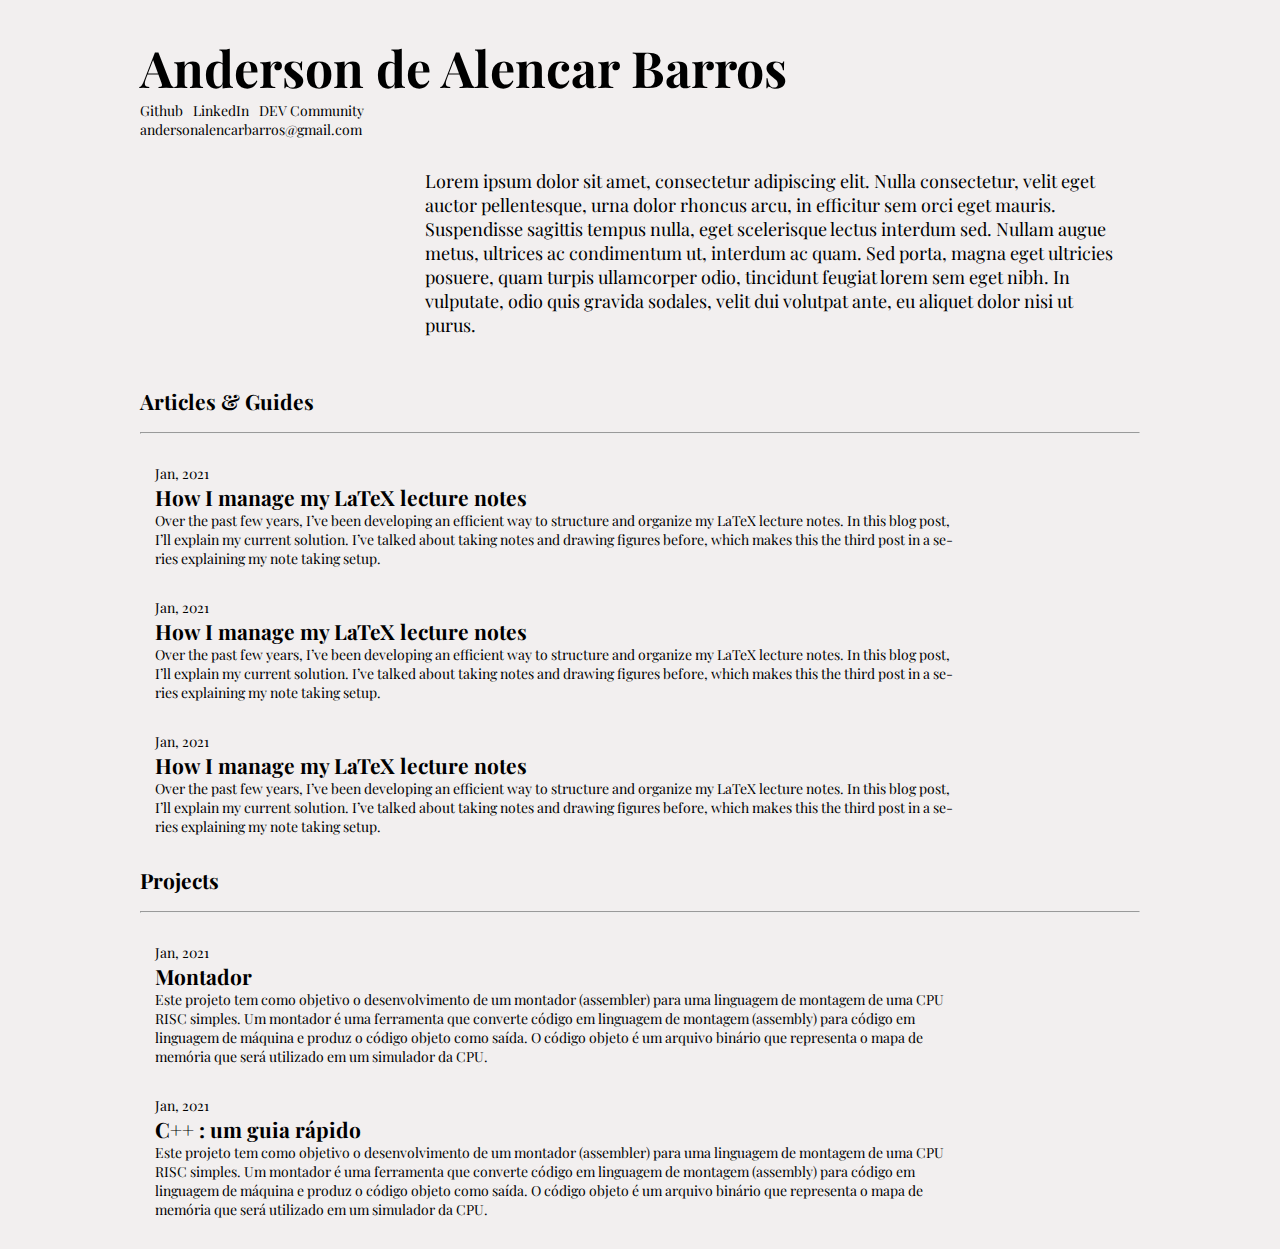
==== index.html @ 788960cf "Initial commit" ====
<!DOCTYPE html>
<html lang="en">
<head>
    <meta charset="UTF-8">
    <meta name="viewport" content="width=device-width, initial-scale=1.0">
    <title>Anderson Alencar</title>

    <link rel="stylesheet" href="style.css">

    <link rel="preconnect" href="https://fonts.gstatic.com">
    <link href="https://fonts.googleapis.com/css2?family=Noto+Sans+JP:wght@100&family=Open+Sans:wght@300&display=swap" rel="stylesheet">

    <link rel="preconnect" href="https://fonts.gstatic.com">
    <link href="https://fonts.googleapis.com/css2?family=Bodoni+Moda&display=swap" rel="stylesheet">

    <link rel="preconnect" href="https://fonts.gstatic.com">
    <link href="https://fonts.googleapis.com/css2?family=Playfair+Display&display=swap" rel="stylesheet">
</head>
<body>
    <main class="container">
        <section>
            <h1>Anderson de Alencar Barros</h1> 
            <div class="contact-div">
                <nav>
                    <a class="contact" href="https://github.com/AndersonAlencarBarros" target="_blank">Github</a>
                    <a class="contact" href="https://www.linkedin.com/in/andersonalencarbarros/" target="_blank">LinkedIn</a>
                    <a class="contact" href="https://dev.to/andersonalencarbarros" target="_blank">DEV Community</a>
                </nav>
                
                <span>andersonalencarbarros@gmail.com</span>
            </div>
           
            <div class="about-me">
                <p>
                    Lorem ipsum dolor sit amet, consectetur adipiscing elit. Nulla consectetur, velit eget auctor pellentesque, urna dolor rhoncus arcu, in efficitur sem orci eget mauris. Suspendisse sagittis tempus nulla, eget scelerisque lectus interdum sed. Nullam augue metus, ultrices ac condimentum ut, interdum ac quam. Sed porta, magna eget ultricies posuere, quam turpis ullamcorper odio, tincidunt feugiat lorem sem eget nibh. In vulputate, odio quis gravida sodales, velit dui volutpat ante, eu aliquet dolor nisi ut purus.  
                </p> 
            </div>  
        </section>
           
        <section>
            <h2>Articles &amp; Guides</h2> 
            <hr/>   
            
            <div class="blog-container">
                <div class="blog-link">
                    <a href="https://castel.dev/post/lecture-notes-3/" target="_blank">
                        <time datetime="2021-01">Jan, 2021</time>
                        <h2>How I manage my LaTeX lecture notes</h2>
                        
                        <p>
                            Over the past few years, I’ve been de­vel­op­ing an ef­fi­cient way to struc­ture and or­ga­nize my LaTeX lec­ture notes. In this blog post, I’ll ex­plain my cur­rent so­lu­tion. I’ve talked about tak­ing notes and draw­ing fig­ures be­fore, which makes this the third post in a se­ries ex­plain­ing my note tak­ing setup.
                        </p>
                    </a>  
                </div>
                <div class="blog-link">
                    <a href="#!">
                        <time datetime="2021-01">Jan, 2021</time>
                        <h2>How I manage my LaTeX lecture notes</h2>
                        
                        <p>
                            Over the past few years, I’ve been de­vel­op­ing an ef­fi­cient way to struc­ture and or­ga­nize my LaTeX lec­ture notes. In this blog post, I’ll ex­plain my cur­rent so­lu­tion. I’ve talked about tak­ing notes and draw­ing fig­ures be­fore, which makes this the third post in a se­ries ex­plain­ing my note tak­ing setup.
                        </p>
                    </a>  
                </div>
                <div class="blog-link">
                    <a href="#!">
                        <time datetime="2021-01">Jan, 2021</time>
                        <h2>How I manage my LaTeX lecture notes</h2>
                        
                        <p>
                            Over the past few years, I’ve been de­vel­op­ing an ef­fi­cient way to struc­ture and or­ga­nize my LaTeX lec­ture notes. In this blog post, I’ll ex­plain my cur­rent so­lu­tion. I’ve talked about tak­ing notes and draw­ing fig­ures be­fore, which makes this the third post in a se­ries ex­plain­ing my note tak­ing setup.
                        </p>
                    </a>  
                </div> 
            </div> 
        </section>
           
        <section>
            <h2>Projects</h2> 
            <hr/>   
            
            <div class="blog-link">
                <a href="https://github.com/AndersonAlencarBarros/Montador" target="_blank">
                    <time datetime="2021-01">Jan, 2021</time>
                    <h2>Montador</h2> 
                    
                    <p>
                        Este projeto tem como objetivo o desenvolvimento de um montador (assembler) para uma linguagem de montagem de uma CPU RISC simples. Um montador é uma ferramenta que converte código em linguagem de montagem (assembly) para código em linguagem de máquina e produz o código objeto como saída. O código objeto é um arquivo binário que representa o mapa de memória que será utilizado em um simulador da CPU.
                    </p>
                </a>  
            </div>
            <div class="blog-link">
                <a href="blog/cplusplus.html" target="_blank">
                    <time datetime="2021-01">Jan, 2021</time>
                    <h2>C++ : um guia rápido</h2> 
                    
                    <p>
                        Este projeto tem como objetivo o desenvolvimento de um montador (assembler) para uma linguagem de montagem de uma CPU RISC simples. Um montador é uma ferramenta que converte código em linguagem de montagem (assembly) para código em linguagem de máquina e produz o código objeto como saída. O código objeto é um arquivo binário que representa o mapa de memória que será utilizado em um simulador da CPU.
                    </p>
                </a>  
            </div>

        </section>
    </main>
    <script src="app.js"></script>
</body>
</html>
---- style.css ----
html {
  /* font-family: 'Open Sans', sans-serif; */
  /* font-family: 'Noto Sans JP', sans-serif; */
  font-family: 'Playfair Display', serif;
  font-size: 14px;
}

body {
  background-color: #F2EFEF; 
}

h1 {
  font-size: 50px;
  margin-bottom: 0%;
}

nav {
    display: flex;
    align-items: center; 
}

.contact-div {
  margin-top: 0%;
  align-items: left;
}

.container {
  max-width: 1000px;
  padding: 0 15px;
  margin-left: auto;
  margin-right: auto;
}

.small-container {
  max-width: 800px;
  padding: 0 15px;
  margin-left: auto;
  margin-right: auto;
  font-size: 1.5rem;
}

.about-me {
  font-size: 18px;
  max-width: 700px;
  padding: 0 15px;
  margin-top: 30px;
  margin-bottom: 50px;
  margin-left: auto;
  margin-right: 0;  
}

img.responsive-image {
  max-width: 100%;
  height: auto;
}

a {
  color: #000;
  text-decoration: none;
}

.contact { 
  margin-right: 10px;
}

.contact:hover {
  font-weight: 600;
}

.blog-link {
  margin-top: 30px;
  margin-bottom: 30px;
  max-width: 800px;
  padding: 0 15px;
}

.blog-link p  {
  margin: 0%;
}

.blog-link h2  {
  margin: 0%;
}
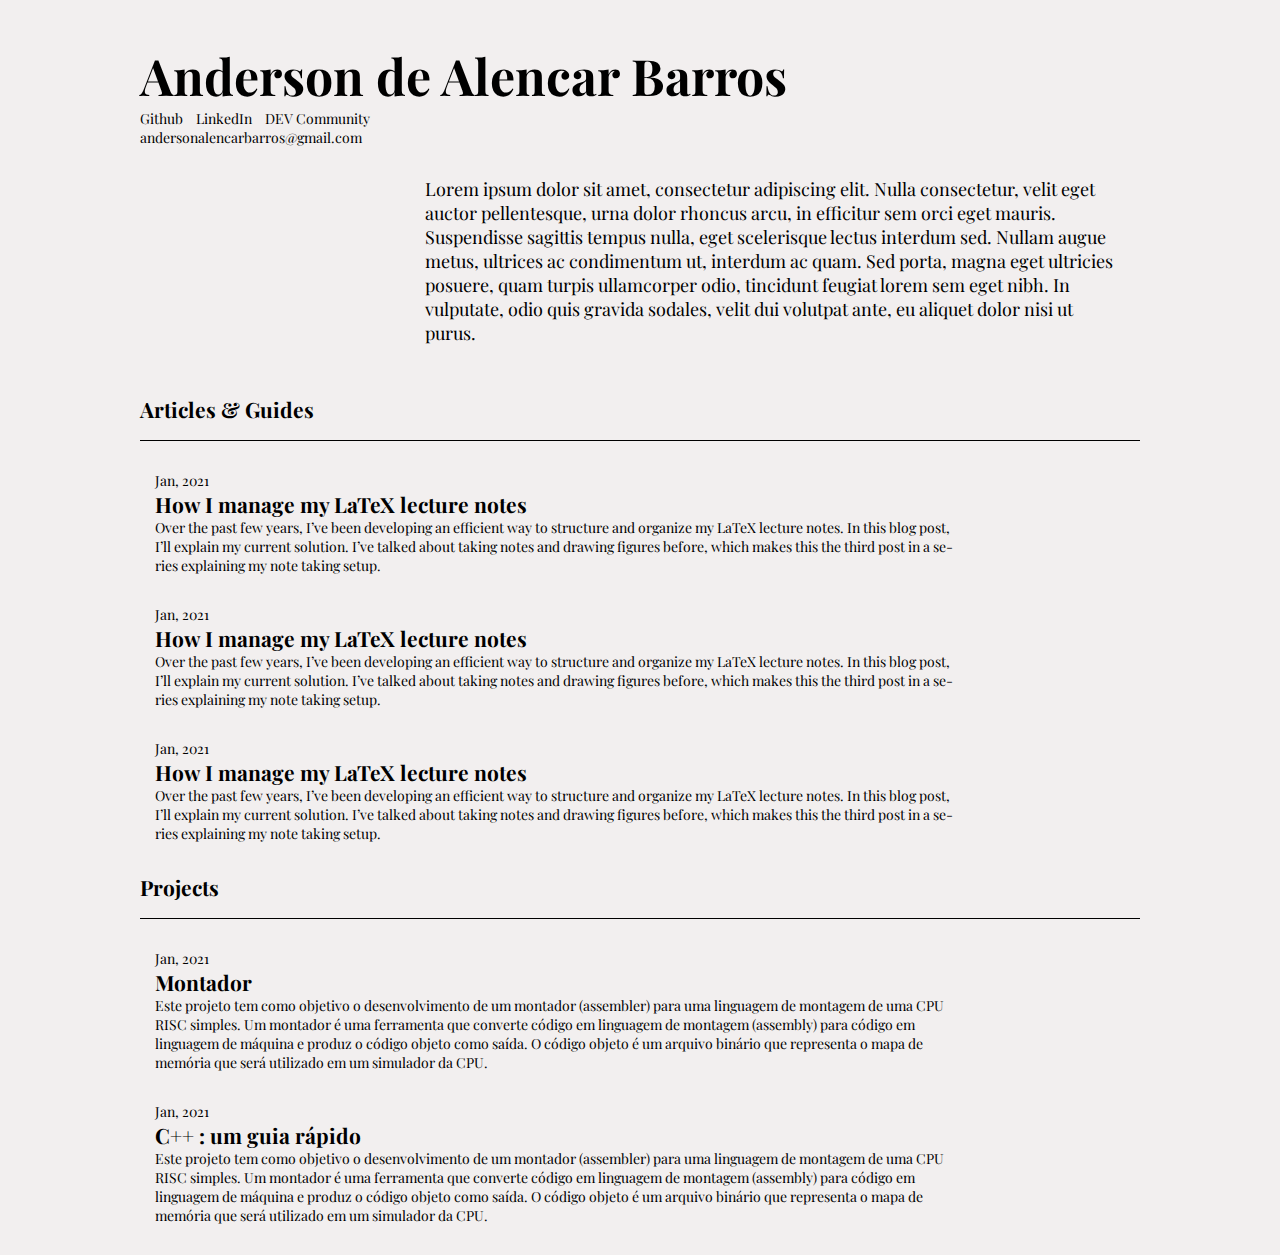
==== commit ee158d42: "Css refined" ====
--- a/index.html
+++ b/index.html
@@ -8,28 +8,30 @@
     <link rel="stylesheet" href="style.css">
 
     <link rel="preconnect" href="https://fonts.gstatic.com">
-    <link href="https://fonts.googleapis.com/css2?family=Noto+Sans+JP:wght@100&family=Open+Sans:wght@300&display=swap" rel="stylesheet">
+    <link href="https://fonts.googleapis.com/css2?family=Noto+Sans+JP:wght@100&family=Open+Sans:wght@300&display=swap" rel="stylesheet"> 
 
-    <link rel="preconnect" href="https://fonts.gstatic.com">
-    <link href="https://fonts.googleapis.com/css2?family=Bodoni+Moda&display=swap" rel="stylesheet">
-
-    <link rel="preconnect" href="https://fonts.gstatic.com">
     <link href="https://fonts.googleapis.com/css2?family=Playfair+Display&display=swap" rel="stylesheet">
 </head>
 <body>
-    <main class="container">
+    <main>
         <section>
-            <h1>Anderson de Alencar Barros</h1> 
-            <div class="contact-div">
-                <nav>
+            <header>
+                <h1>Anderson de Alencar Barros</h1> 
+                <!-- <div>
+                    <a class="contact" href="#!">About me</a>
+                    <a class="contact" href="#!">Articles &amp; Guides</a>
+                    <a class="contact" href="#!">Projects</a>
+                </div> -->
+            </header>
+            <address>
+                <div>
                     <a class="contact" href="https://github.com/AndersonAlencarBarros" target="_blank">Github</a>
                     <a class="contact" href="https://www.linkedin.com/in/andersonalencarbarros/" target="_blank">LinkedIn</a>
                     <a class="contact" href="https://dev.to/andersonalencarbarros" target="_blank">DEV Community</a>
-                </nav>
+                </div>
                 
                 <span>andersonalencarbarros@gmail.com</span>
-            </div>
-           
+            </address>
             <div class="about-me">
                 <p>
                     Lorem ipsum dolor sit amet, consectetur adipiscing elit. Nulla consectetur, velit eget auctor pellentesque, urna dolor rhoncus arcu, in efficitur sem orci eget mauris. Suspendisse sagittis tempus nulla, eget scelerisque lectus interdum sed. Nullam augue metus, ultrices ac condimentum ut, interdum ac quam. Sed porta, magna eget ultricies posuere, quam turpis ullamcorper odio, tincidunt feugiat lorem sem eget nibh. In vulputate, odio quis gravida sodales, velit dui volutpat ante, eu aliquet dolor nisi ut purus.  
@@ -38,11 +40,10 @@
         </section>
            
         <section>
-            <h2>Articles &amp; Guides</h2> 
-            <hr/>   
-            
-            <div class="blog-container">
-                <div class="blog-link">
+            <h2>Articles &amp; Guides</h2>  
+            <span class="line"></span>
+ 
+                <div class="link-div">
                     <a href="https://castel.dev/post/lecture-notes-3/" target="_blank">
                         <time datetime="2021-01">Jan, 2021</time>
                         <h2>How I manage my LaTeX lecture notes</h2>
@@ -52,7 +53,7 @@
                         </p>
                     </a>  
                 </div>
-                <div class="blog-link">
+                <div class="link-div">
                     <a href="#!">
                         <time datetime="2021-01">Jan, 2021</time>
                         <h2>How I manage my LaTeX lecture notes</h2>
@@ -62,7 +63,7 @@
                         </p>
                     </a>  
                 </div>
-                <div class="blog-link">
+                <div class="link-div">
                     <a href="#!">
                         <time datetime="2021-01">Jan, 2021</time>
                         <h2>How I manage my LaTeX lecture notes</h2>
@@ -71,15 +72,14 @@
                             Over the past few years, I’ve been de­vel­op­ing an ef­fi­cient way to struc­ture and or­ga­nize my LaTeX lec­ture notes. In this blog post, I’ll ex­plain my cur­rent so­lu­tion. I’ve talked about tak­ing notes and draw­ing fig­ures be­fore, which makes this the third post in a se­ries ex­plain­ing my note tak­ing setup.
                         </p>
                     </a>  
-                </div> 
-            </div> 
+                </div>  
         </section>
            
         <section>
-            <h2>Projects</h2> 
-            <hr/>   
-            
-            <div class="blog-link">
+            <h2>Projects</h2>  
+            <span class="line"></span>
+
+            <div class="link-div">
                 <a href="https://github.com/AndersonAlencarBarros/Montador" target="_blank">
                     <time datetime="2021-01">Jan, 2021</time>
                     <h2>Montador</h2> 
@@ -89,7 +89,7 @@
                     </p>
                 </a>  
             </div>
-            <div class="blog-link">
+            <div class="link-div">
                 <a href="blog/cplusplus.html" target="_blank">
                     <time datetime="2021-01">Jan, 2021</time>
                     <h2>C++ : um guia rápido</h2> 
@@ -99,9 +99,9 @@
                     </p>
                 </a>  
             </div>
-
         </section>
     </main>
+    
     <script src="app.js"></script>
 </body>
 </html>--- a/style.css
+++ b/style.css
@@ -1,30 +1,28 @@
 html {
-  /* font-family: 'Open Sans', sans-serif; */
-  /* font-family: 'Noto Sans JP', sans-serif; */
+  /* font-family: 'Open Sans', sans-serif; */ 
   font-family: 'Playfair Display', serif;
   font-size: 14px;
-}
-
-body {
   background-color: #F2EFEF; 
 }
 
-h1 {
+header h1 {
   font-size: 50px;
   margin-bottom: 0%;
 }
 
-nav {
-    display: flex;
-    align-items: center; 
+header {
+  display: flex;
+  align-items: center;
+  justify-content: space-between;
 }
 
-.contact-div {
+address {
   margin-top: 0%;
   align-items: left;
+  font-style: normal;
 }
-
-.container {
+ 
+main {
   max-width: 1000px;
   padding: 0 15px;
   margin-left: auto;
@@ -49,11 +47,6 @@
   margin-right: 0;  
 }
 
-img.responsive-image {
-  max-width: 100%;
-  height: auto;
-}
-
 a {
   color: #000;
   text-decoration: none;
@@ -67,21 +60,27 @@
   font-weight: 600;
 }
 
-.blog-link {
+.link-div {
   margin-top: 30px;
   margin-bottom: 30px;
   max-width: 800px;
   padding: 0 15px;
 }
 
-.blog-link p  {
+.link-div p  {
   margin: 0%;
 }
 
-.blog-link h2  {
+.link-div h2  {
   margin: 0%;
 }
 
+.line {
+  border-bottom: 1px solid black;
+  display: block;
+}
 
-
- +img.responsive-image {
+  max-width: 100%;
+  height: auto;
+}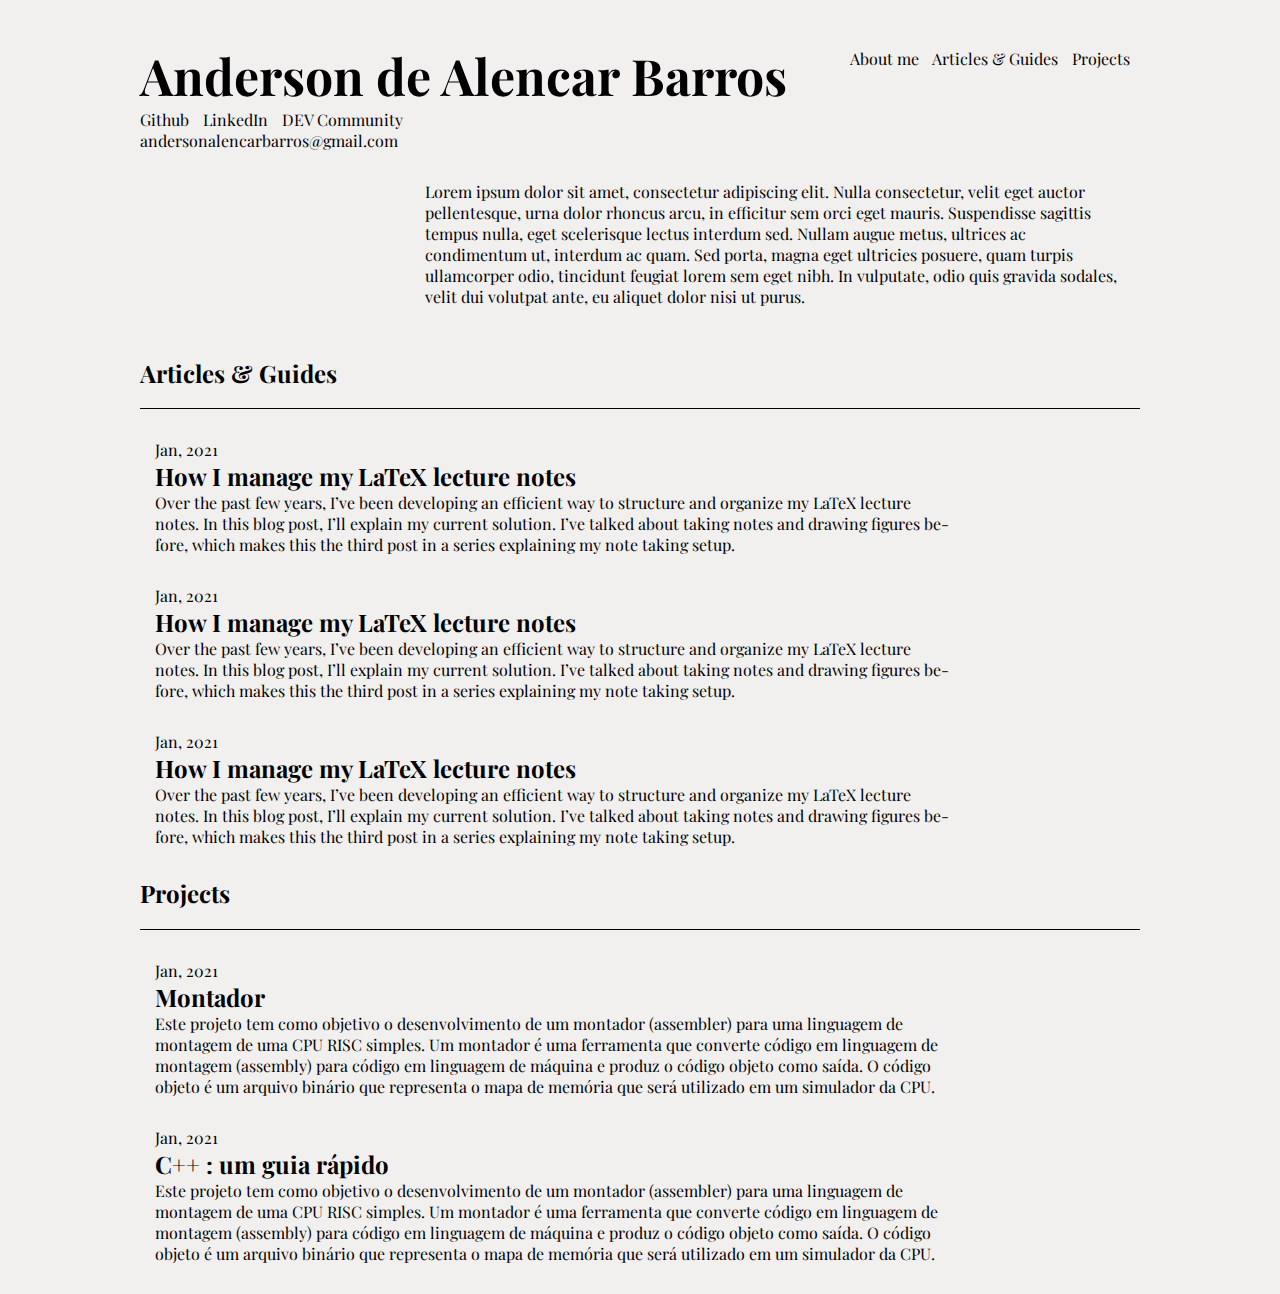
==== commit 6cc53cb6: "CSS Responsive Added" ====
--- a/index.html
+++ b/index.html
@@ -3,9 +3,10 @@
 <head>
     <meta charset="UTF-8">
     <meta name="viewport" content="width=device-width, initial-scale=1.0">
-    <title>Anderson Alencar</title>
+    <title>Anderson de Alencar</title>
 
-    <link rel="stylesheet" href="style.css">
+    <!-- <link rel="stylesheet" href="https://andersonalencarbarros.github.io/alencarbarros.github.io/style.css"> -->
+    <link rel="stylesheet" href="/style.css">
 
     <link rel="preconnect" href="https://fonts.gstatic.com">
     <link href="https://fonts.googleapis.com/css2?family=Noto+Sans+JP:wght@100&family=Open+Sans:wght@300&display=swap" rel="stylesheet"> 
@@ -15,13 +16,13 @@
 <body>
     <main>
         <section>
-            <header>
+            <header class="header-div">
                 <h1>Anderson de Alencar Barros</h1> 
-                <!-- <div>
+                <div>
                     <a class="contact" href="#!">About me</a>
                     <a class="contact" href="#!">Articles &amp; Guides</a>
                     <a class="contact" href="#!">Projects</a>
-                </div> -->
+                </div>
             </header>
             <address>
                 <div>
--- a/style.css
+++ b/style.css
@@ -1,16 +1,16 @@
 html {
   /* font-family: 'Open Sans', sans-serif; */ 
   font-family: 'Playfair Display', serif;
-  font-size: 14px;
+  font-size: 16px;
   background-color: #F2EFEF; 
 }
 
-header h1 {
+h1 {
   font-size: 50px;
   margin-bottom: 0%;
 }
 
-header {
+.header-div {
   display: flex;
   align-items: center;
   justify-content: space-between;
@@ -34,11 +34,10 @@
   padding: 0 15px;
   margin-left: auto;
   margin-right: auto;
-  font-size: 1.5rem;
+  font-size: 1.3rem;
 }
 
-.about-me {
-  font-size: 18px;
+.about-me { 
   max-width: 700px;
   padding: 0 15px;
   margin-top: 30px;
@@ -83,4 +82,26 @@
 img.responsive-image {
   max-width: 100%;
   height: auto;
+}
+
+@media screen and (max-width: 850px) {
+  html {
+    font-size: 14px;
+  }
+
+  h1 {
+    font-size: 40px;
+  }
+  
+  .header-div { 
+    display: block;
+    margin: 10px;
+  }
+
+  address { 
+    display: block;
+    margin: 10px;
+    align-items: left;
+    font-style: normal;
+  } 
 }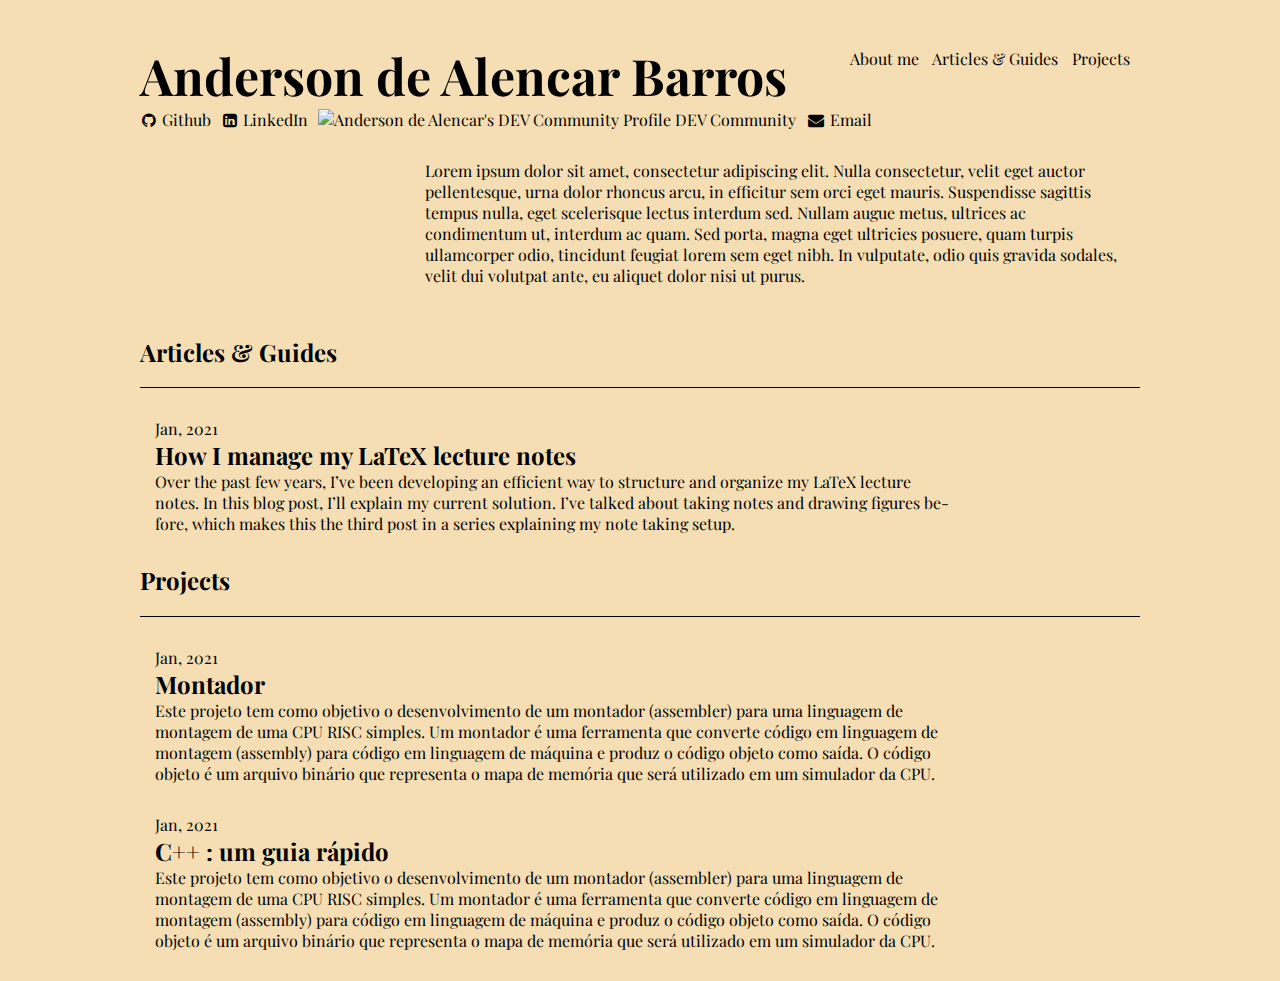
==== commit 4266289e: "CSS background color fixed and icons added" ====
--- a/index.html
+++ b/index.html
@@ -4,14 +4,15 @@
     <meta charset="UTF-8">
     <meta name="viewport" content="width=device-width, initial-scale=1.0">
     <title>Anderson de Alencar</title>
-
-    <!-- <link rel="stylesheet" href="https://andersonalencarbarros.github.io/alencarbarros.github.io/style.css"> -->
-    <link rel="stylesheet" href="/style.css">
+ 
+    <link rel="stylesheet" href="style.css">
 
     <link rel="preconnect" href="https://fonts.gstatic.com">
     <link href="https://fonts.googleapis.com/css2?family=Noto+Sans+JP:wght@100&family=Open+Sans:wght@300&display=swap" rel="stylesheet"> 
 
     <link href="https://fonts.googleapis.com/css2?family=Playfair+Display&display=swap" rel="stylesheet">
+
+    <link rel="stylesheet" href="font-awesome/css/font-awesome.min.css">
 </head>
 <body>
     <main>
@@ -19,19 +20,38 @@
             <header class="header-div">
                 <h1>Anderson de Alencar Barros</h1> 
                 <div>
-                    <a class="contact" href="#!">About me</a>
-                    <a class="contact" href="#!">Articles &amp; Guides</a>
-                    <a class="contact" href="#!">Projects</a>
+                    <a class="menu-item" href="#!">About me</a>
+                    <a class="menu-item" href="#!">Articles &amp; Guides</a>
+                    <a class="menu-item" href="#!">Projects</a>
                 </div>
             </header>
-            <address>
-                <div>
-                    <a class="contact" href="https://github.com/AndersonAlencarBarros" target="_blank">Github</a>
-                    <a class="contact" href="https://www.linkedin.com/in/andersonalencarbarros/" target="_blank">LinkedIn</a>
-                    <a class="contact" href="https://dev.to/andersonalencarbarros" target="_blank">DEV Community</a>
+            <address> 
+                <div class="Github">
+                    <a class="menu-item" href="https://github.com/AndersonAlencarBarros" target="_blank">
+                        
+                    <i class="fa fa-github" aria-hidden="true"></i>
+                        Github
+                    </a>
                 </div>
-                
-                <span>andersonalencarbarros@gmail.com</span>
+                <div class="LinkedIn">
+                    <a class="menu-item" href="https://www.linkedin.com/in/andersonalencarbarros/" target="_blank">
+
+                    <i class="fa fa-linkedin-square" aria-hidden="true"></i>
+                    LinkedIn
+                    </a>
+                </div>
+                <div class="DEV_Community"> 
+                    <a class="menu-item" href="https://dev.to/andersonalencarbarros" target="_blank">
+                        <img class="dev-badge" src="https://d2fltix0v2e0sb.cloudfront.net/dev-badge.svg" alt="Anderson de Alencar's DEV Community Profile" height="17" width="17">
+                        DEV Community
+                    </a>  
+                </div> 
+                <div class="Email">
+                    <a class="menu-item" href="mailto:andersonalencarbarros@gmail.com">
+                        <i class="fa fa-envelope" aria-hidden="true"></i>
+                        <span>Email</span> 
+                    </a>
+                </div>
             </address>
             <div class="about-me">
                 <p>
@@ -53,27 +73,7 @@
                             Over the past few years, I’ve been de­vel­op­ing an ef­fi­cient way to struc­ture and or­ga­nize my LaTeX lec­ture notes. In this blog post, I’ll ex­plain my cur­rent so­lu­tion. I’ve talked about tak­ing notes and draw­ing fig­ures be­fore, which makes this the third post in a se­ries ex­plain­ing my note tak­ing setup.
                         </p>
                     </a>  
-                </div>
-                <div class="link-div">
-                    <a href="#!">
-                        <time datetime="2021-01">Jan, 2021</time>
-                        <h2>How I manage my LaTeX lecture notes</h2>
-                        
-                        <p>
-                            Over the past few years, I’ve been de­vel­op­ing an ef­fi­cient way to struc­ture and or­ga­nize my LaTeX lec­ture notes. In this blog post, I’ll ex­plain my cur­rent so­lu­tion. I’ve talked about tak­ing notes and draw­ing fig­ures be­fore, which makes this the third post in a se­ries ex­plain­ing my note tak­ing setup.
-                        </p>
-                    </a>  
-                </div>
-                <div class="link-div">
-                    <a href="#!">
-                        <time datetime="2021-01">Jan, 2021</time>
-                        <h2>How I manage my LaTeX lecture notes</h2>
-                        
-                        <p>
-                            Over the past few years, I’ve been de­vel­op­ing an ef­fi­cient way to struc­ture and or­ga­nize my LaTeX lec­ture notes. In this blog post, I’ll ex­plain my cur­rent so­lu­tion. I’ve talked about tak­ing notes and draw­ing fig­ures be­fore, which makes this the third post in a se­ries ex­plain­ing my note tak­ing setup.
-                        </p>
-                    </a>  
-                </div>  
+                </div> 
         </section>
            
         <section>
@@ -101,6 +101,7 @@
                 </a>  
             </div>
         </section>
+    
     </main>
     
     <script src="app.js"></script>
--- a/style.css
+++ b/style.css
@@ -1,8 +1,8 @@
 html {
-  /* font-family: 'Open Sans', sans-serif; */ 
+  /* font-family: 'Open Sans', sans-serif;  */
   font-family: 'Playfair Display', serif;
   font-size: 16px;
-  background-color: #F2EFEF; 
+  background-color: wheat; 
 }
 
 h1 {
@@ -17,9 +17,18 @@
 }
 
 address {
+  display: flex;
+  align-items: center;
   margin-top: 0%;
-  align-items: left;
   font-style: normal;
+}
+
+.dev-badge {
+  margin-bottom: -2.3px;
+}
+
+.fa {
+  margin: 2px;
 }
  
 main {
@@ -47,15 +56,15 @@
 }
 
 a {
-  color: #000;
+  color: #000; 
   text-decoration: none;
 }
 
-.contact { 
+.menu-item { 
   margin-right: 10px;
 }
 
-.contact:hover {
+.menu-item:hover {
   font-weight: 600;
 }
 
@@ -84,13 +93,17 @@
   height: auto;
 }
 
+footer {
+  background-color: black;
+  color: white;
+  margin: 0px;
+  padding: 0px; 
+  text-align: center;
+}
+
 @media screen and (max-width: 850px) {
   html {
-    font-size: 14px;
-  }
-
-  h1 {
-    font-size: 40px;
+    font-size: 14px; 
   }
   
   .header-div { 
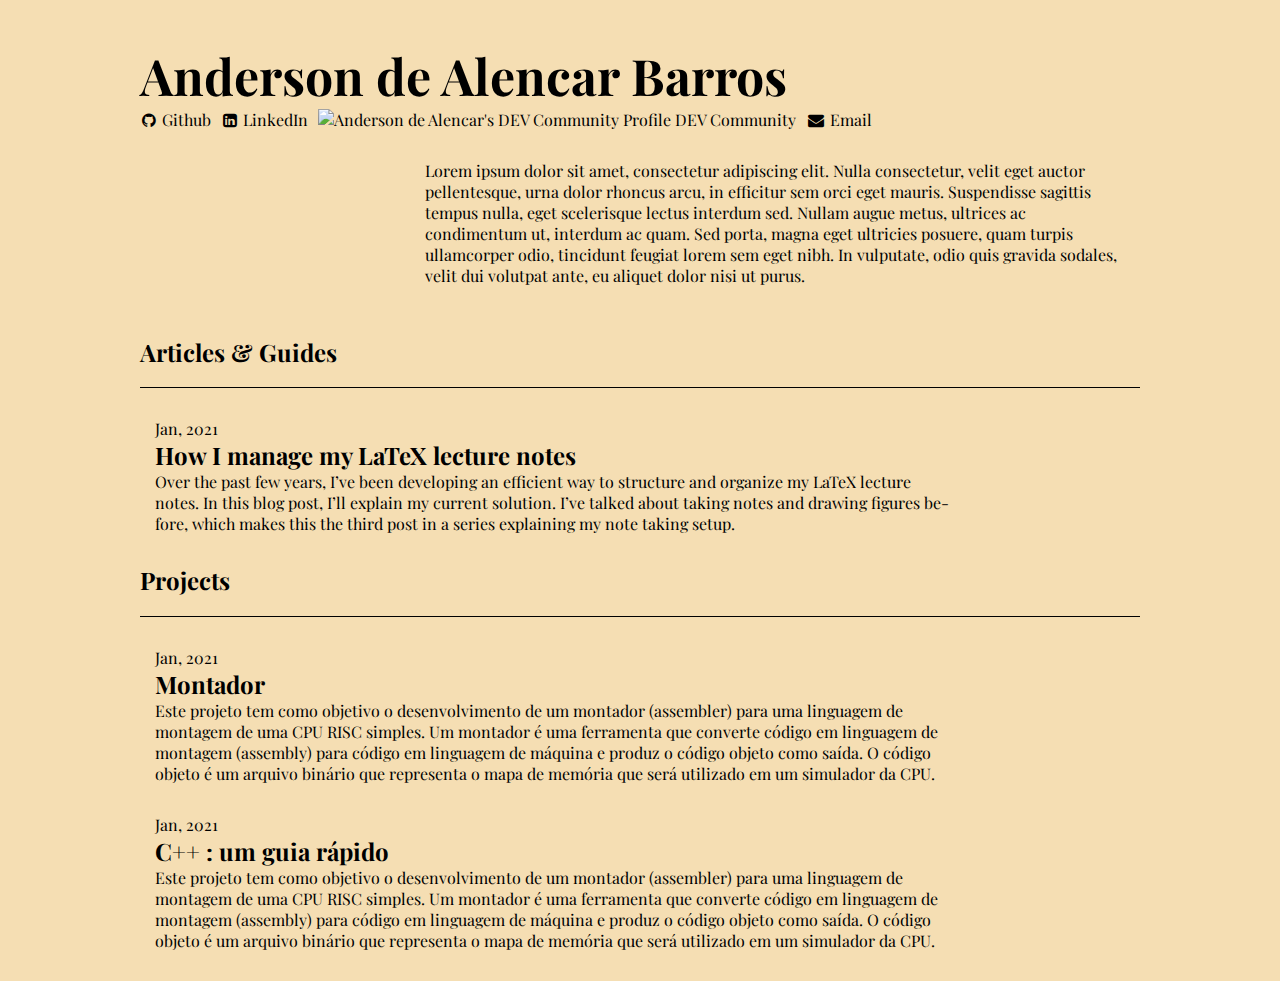
==== commit f1ed90de: "Menu removed for now" ====
--- a/index.html
+++ b/index.html
@@ -19,11 +19,11 @@
         <section>
             <header class="header-div">
                 <h1>Anderson de Alencar Barros</h1> 
-                <div>
+                <!-- <div>
                     <a class="menu-item" href="#!">About me</a>
                     <a class="menu-item" href="#!">Articles &amp; Guides</a>
                     <a class="menu-item" href="#!">Projects</a>
-                </div>
+                </div> -->
             </header>
             <address> 
                 <div class="Github">
@@ -42,7 +42,7 @@
                 </div>
                 <div class="DEV_Community"> 
                     <a class="menu-item" href="https://dev.to/andersonalencarbarros" target="_blank">
-                        <img class="dev-badge" src="https://d2fltix0v2e0sb.cloudfront.net/dev-badge.svg" alt="Anderson de Alencar's DEV Community Profile" height="17" width="17">
+                        <img class="dev-badge" src="https://d2fltix0v2e0sb.cloudfront.net/dev-badge.svg" alt="Anderson de Alencar's DEV Community Profile" height="15px" width="16px">
                         DEV Community
                     </a>  
                 </div> 
